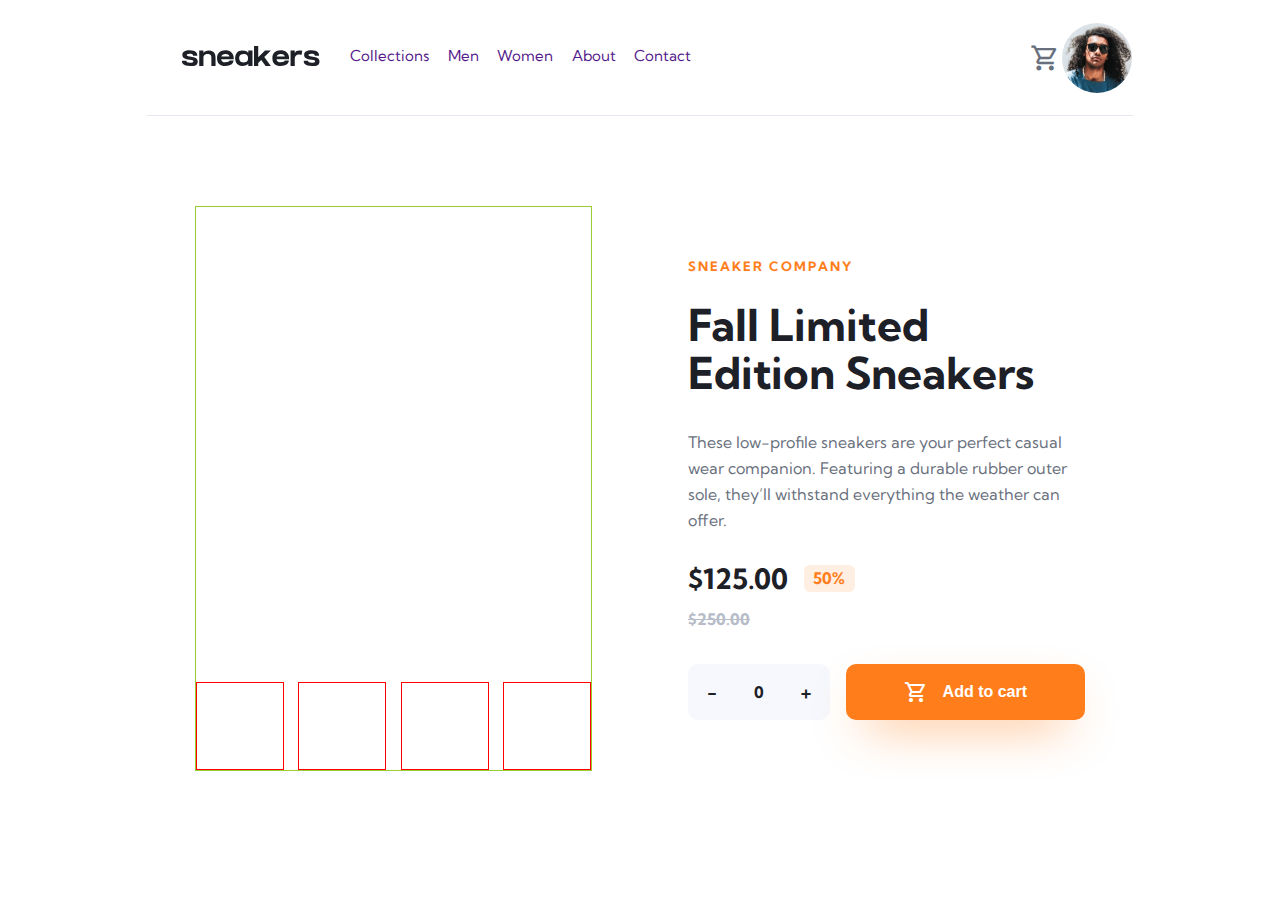
==== index.html @ 2bec4ef6 "floating modal aggregate" ====
<!DOCTYPE html>
<html lang="en">
<head>
    <meta charset="UTF-8">
    <meta name="viewport" content="width=device-width, initial-scale=1.0">
    <link rel="preconnect" href="https://fonts.googleapis.com">
    <link rel="preconnect" href="https://fonts.gstatic.com" crossorigin>
    <link href="https://fonts.googleapis.com/css2?family=Kumbh+Sans:wght@400;700&display=swap" rel="stylesheet">
    <title>Ecommerce</title>
    <link rel="stylesheet" href="./css/styles.css">
    <link rel="stylesheet" href="https://fonts.googleapis.com/css2?family=Material+Symbols+Outlined:opsz,wght,FILL,GRAD@24,400,0,0" />
    <link rel="shortcut icon" href="./img/shopping-cart-flaticon.png" type="image/x-icon">
</head>
<body>
    
    <main class="main">

        <nav class="navbar">
            <button id="button-open" class="button-open"><span class="material-symbols-outlined open">density_medium</span></button>
            
            <div class="navbar__logo">
                <img src="./img/logo-sneakers.svg" alt="">
            </div>

            <div class="navbar__items">
                <ul id="items" class="items ">
                    <button id="button-close" class="button-close"><span class="material-symbols-outlined close">close</span></button>
                    <div class="item">
                        <li><a class="item__link" href="">Collections</a></li>
                    </div>
                    <div class="item">
                        <li><a class="item__link" href="">Men</a></li>
                    </div>
                    <div class="item">
                        <li><a class="item__link" href="">Women</a></li>
                    </div>
                    <div class="item">
                        <li><a class="item__link" href="">About</a></li>
                    </div>
                    <div class="item">
                        <li><a class="item__link" href="">Contact</a></li>
                    </div>
                </ul>
                <div class="profile">
                    <a id="profile__cart" class="profile__cart" href=""><span class="material-symbols-outlined">shopping_cart</span></a>
                    <a class="profile__photo" href=""><img src="./img/profile.svg" alt=""></a>
                </div>

            </div>

        </nav>

        <div id="cart" class="cart">
                <div class="cart__title">
                    <h3>Cart</h3>
                </div>
                <div class="cart__empty">
                    <p>Your cart is empty.</p>
                </div>
        
                <div class="cart__buy">
                    <div class="buy__content">
                        <div class="buy__img">
                            <img src="./img/buy-Shoes.svg" alt="">
                        </div>
                        <div class="buy__texts">
                            <p>Fall Limited Edition Sneakers</p>
                            <p>$125.00 x <span class="amount">3</span> <span class="total-price">$375.00</span></p>
                        </div>
                        <div class="delete-icon"><span class="material-symbols-outlined">delete</span></div>
                    </div>
                    <div class="info__button">
                        <button class="button__cart button__cart--modal">Checkout</button>
                    </div>
                </div>
        </div>

        <div class="hero">
            <div class="hero__imgs">
                <div class="img__xl">
                    <!-- <img class="xl" src="./img/shoes.svg" alt=""> -->
                </div>
                <div class="imgs__xs">
                    <div class="img__item">
                        <!-- <img src="./img/shoes-small-2.svg" alt=""> -->
                    </div>
                    <div class="img__item">
                        <!-- <img src="./img/shoes-small-2.svg" alt=""> -->
                    </div>
                    <div class="img__item">
                        <!-- <img src="./img/shoes-small-3.svg" alt=""> -->
                    </div>
                    <div class="img__item">
                        <!-- <img src="./img/shoes-small-4.svg" alt=""> -->
                    </div>
                </div>
            </div>


            <div class="hero__info">
                <p class="info__company">Sneaker Company</p>
                <h1 class="info__title">Fall Limited Edition Sneakers</h1>
                <p class="info__paragraph">These low-profile sneakers are your perfect casual wear companion. Featuring a durable rubber outer sole, they’ll withstand everything the weather can offer.</p>
                <div class="info__price">
                    <p>$125.00</p>
                    <span>50%</span>
                </div>
                <p class="info__discount">$250.00</p>
                <div class="info__cart">
                    <div class="info__counter">
                        <button class="btn decrease"><span class="material-symbols-outlined">
                            check_indeterminate_small
                            </span></button>
                        <span id="value">0</span>
                        <button class="btn increase"><span class="material-symbols-outlined">add</span></button>
                    </div>
                    <div class="info__button">
                        <button class="button__cart"><span class="material-symbols-outlined">shopping_cart</span>Add to cart</button>
                    </div>
                </div>
            </div>

        </div>



    </main>





    <script src="./ecommerce.js"></script>
</body>
</html>
---- css/styles.css ----
/* 
#000000
#FFEEE2
*/
* {
  margin: 0;
  padding: 0;
  box-sizing: border-box;
}

body {
  font-family: "Kumbh Sans", sans-serif;
}

.button-open {
  width: 20px;
  border: none;
  background: transparent;
  color: #69707D;
  margin-right: 16px;
}
@media (max-width: 395px) {
  .button-open {
    width: 6%;
  }
}
.button-open .open {
  display: none;
  margin-right: 16px;
  font-size: 20px;
}
@media (max-width: 767px) {
  .button-open .open {
    display: block;
  }
}

.button-close {
  display: none;
  border: none;
  color: #69707D;
  background: transparent;
  margin-bottom: 53.78px;
}
@media (max-width: 767px) {
  .button-close {
    display: block;
  }
}
.button-close .close {
  font-size: 20px;
}

.btn {
  border: none;
  background: transparent;
  color: #FF7E1B;
  font-size: 30px;
  cursor: pointer;
}
.btn span {
  color: #FF7E1B;
}

.info__button {
  width: 272px;
  height: 56px;
}
.info__button .button__cart {
  width: 100%;
  height: 100%;
  border: none;
  border-radius: 10px;
  background: #FF7E1B;
  box-shadow: 0px 20px 50px -20px #FF7E1B;
  cursor: pointer;
  display: flex;
  justify-content: center;
  align-items: center;
  font-size: 16px;
  font-weight: 700;
  line-height: normal;
  font-style: normal;
  color: #FFFFFF;
}
.info__button .button__cart:hover {
  background-color: #FFAB6A;
}
.info__button .button__cart:active {
  transform: scale(0.95);
}
.info__button .button__cart span {
  margin-right: 15px;
}
.info__button .button__cart.button__cart--modal {
  box-shadow: none;
}

.navbar {
  width: 77%;
  height: 116px;
  display: flex;
  align-items: center;
  border-bottom: 1.5px solid #E4E9F2;
  margin-bottom: 90px;
}
@media (max-width: 1024px) {
  .navbar {
    width: 90%;
  }
}
@media (max-width: 767px) {
  .navbar {
    height: 67px;
  }
}
@media (max-width: 395px) {
  .navbar {
    width: 100%;
    padding: 19px 24px 20px 24px;
  }
}
.navbar .navbar__logo {
  width: 17.66%;
  height: auto;
}
@media (max-width: 1024px) {
  .navbar .navbar__logo {
    width: 22%;
  }
  .navbar .navbar__logo img {
    width: 120px;
    height: 30px;
  }
}
@media (max-width: 395px) {
  .navbar .navbar__logo {
    width: 35%;
    height: 27px;
  }
  .navbar .navbar__logo img {
    width: 100px;
    height: 27px;
  }
}
.navbar .navbar__items {
  width: 82.34%;
  height: 100%;
  display: flex;
  justify-content: space-between;
  align-items: center;
}
@media (max-width: 767px) {
  .navbar .navbar__items {
    justify-content: end;
  }
}
@media (max-width: 395px) {
  .navbar .navbar__items {
    width: 53%;
  }
}
.navbar .navbar__items .items {
  width: 43.6%;
  height: 100%;
  list-style: none;
  display: flex;
  justify-content: space-between;
  align-items: center;
  font-size: 15px;
  font-weight: 400;
  line-height: 26px;
  font-style: normal;
  color: #69707D;
}
@media (max-width: 1024px) {
  .navbar .navbar__items .items {
    width: 60%;
  }
}
@media (max-width: 767px) {
  .navbar .navbar__items .items {
    opacity: 0;
    visibility: hidden;
    position: absolute;
    flex-direction: column;
    top: 0;
    left: 0;
    width: 250px;
    justify-content: normal;
    align-items: start;
    padding: 25px;
    background: #fff;
    box-shadow: 0 0 0 100vmax rgba(0, 0, 0, 0.75);
  }
}
.navbar .navbar__items .items.items--visible {
  opacity: 1;
  visibility: visible;
}
.navbar .navbar__items .items .item {
  height: 100%;
  display: flex;
  align-items: center;
  border-bottom: 4px solid transparent;
}
.navbar .navbar__items .items .item:hover {
  border-bottom: 4px solid orange;
}
.navbar .navbar__items .items .item .item__link {
  text-decoration: none;
}
.navbar .navbar__items .items .item .item__link:hover {
  color: #1D2026;
}
@media (max-width: 767px) {
  .navbar .navbar__items .items .item {
    height: auto;
  }
  .navbar .navbar__items .items .item:not(:last-child) {
    margin-bottom: 20px;
  }
  .navbar .navbar__items .items .item a {
    color: #1D2026;
    font-family: "Kumbh Sans";
    font-size: 18px;
    font-style: normal;
    font-weight: 700;
    line-height: 26px;
  }
}
.navbar .navbar__items .profile {
  width: 13.1%;
  height: auto;
  display: flex;
  align-items: center;
  justify-content: space-between;
}
@media (max-width: 1024px) {
  .navbar .navbar__items .profile {
    width: 20%;
  }
}
@media (max-width: 767px) {
  .navbar .navbar__items .profile {
    width: 15%;
  }
}
@media (max-width: 395px) {
  .navbar .navbar__items .profile {
    width: 40%;
  }
}
.navbar .navbar__items .profile .profile__cart {
  width: 30px;
  height: 30px;
  color: #69707D;
}
.navbar .navbar__items .profile .profile__cart:hover {
  color: #1D2026;
}
@media (max-width: 767px) {
  .navbar .navbar__items .profile .profile__cart {
    width: 20px;
    height: 20px;
  }
}
.navbar .navbar__items .profile .profile__cart span {
  font-size: 30px;
}
@media (max-width: 767px) {
  .navbar .navbar__items .profile .profile__cart span {
    font-size: 20px;
  }
}
.navbar .navbar__items .profile .profile__photo {
  display: flex;
  align-items: center;
  border-radius: 50px;
  border: 2.5px solid transparent;
}
.navbar .navbar__items .profile .profile__photo:hover {
  border-radius: 50px;
  border: 2.5px solid #FF7E1B;
}
@media (max-width: 767px) {
  .navbar .navbar__items .profile .profile__photo {
    width: 30px;
    height: 30px;
  }
}
.navbar .navbar__items .profile .profile__photo img {
  width: 70px;
  height: 70px;
}
@media (max-width: 1024px) {
  .navbar .navbar__items .profile .profile__photo img {
    width: 50px;
    height: 50px;
  }
}
@media (max-width: 767px) {
  .navbar .navbar__items .profile .profile__photo img {
    width: 30px;
    height: 30px;
  }
}

.cart {
  display: none;
  position: absolute;
  /* width: 22%;
  height: 32.7%; */
  width: 28.2%;
  height: 27.7%;
  top: 104px;
  right: 142px;
  padding: 24px;
  border-radius: 10px;
  border-radius: 10px;
  background: #FFFFFF;
  box-shadow: 0px 20px 50px -20px rgba(29, 32, 38, 0.5);
}
@media (max-width: 767px) {
  .cart {
    width: 80%;
    height: 45%;
    right: 40px;
    left: 128px;
    position: initial;
  }
}
@media (max-width: 395px) {
  .cart {
    width: 95%;
    height: 45%;
    right: 40px;
    left: 128px;
    position: initial;
  }
}
.cart .cart__title {
  width: 100%;
  height: 26.6%;
  border-bottom: 1px solid #E4E9F2;
  margin-bottom: 24px;
}
.cart .cart__empty {
  display: none;
  height: 73.4%;
  width: 100%;
  /* @include flex-group(flex, center, center); */
}
.cart .cart__buy {
  width: 100%;
}
.cart .cart__buy .buy__content {
  display: flex;
  margin-bottom: 24px;
  justify-content: space-between;
  align-items: center;
}
.cart .cart__buy .buy__content .buy__img {
  width: 50px;
  height: 50px;
}
.cart .cart__buy .buy__content .buy__texts {
  color: #69707D;
  font-family: "Kumbh Sans";
  font-size: 16px;
  font-style: normal;
  font-weight: 400;
  line-height: 26px;
}
.cart .cart__buy .buy__content .buy__texts .total-price {
  color: #1D2026;
  font-family: "Kumbh Sans";
  font-size: 16px;
  font-style: normal;
  font-weight: 700;
  line-height: 26px;
}
.cart .cart__buy .buy__content .delete-icon {
  color: #C3CAD9;
}
.cart .cart__buy .info__button {
  width: 100%;
  height: 56px;
}

.main {
  width: 100vw;
  height: 100vh;
  display: flex;
  flex-direction: column;
  align-items: center;
}
.main .hero {
  width: 77%;
  height: 565px;
  display: flex;
  justify-content: space-around;
}
.main .hero .hero__imgs {
  width: 40.27%;
  height: 565px;
  display: flex;
  flex-direction: column;
  justify-content: space-between;
  border: 1px solid yellowgreen;
}
@media screen and (min-width: 1441px) {
  .main .hero .hero__imgs {
    width: 30.27%;
  }
}
.main .hero .hero__imgs .img__xl {
  width: 100%;
  height: auto;
}
.main .hero .hero__imgs .img__xl img {
  width: 100%;
  height: 445px;
}
.main .hero .hero__imgs .imgs__xs {
  height: 100px;
  width: 100%;
  flex-wrap: wrap;
  display: flex;
  justify-content: space-between;
  align-items: end;
}
.main .hero .hero__imgs .imgs__xs .img__item {
  width: 88px;
  height: 88px;
  border: 1px solid red;
}
.main .hero .hero__info {
  width: 40.27%;
  height: 565px;
  display: flex;
  flex-direction: column;
  justify-content: center;
}
@media screen and (min-width: 1441px) {
  .main .hero .hero__info {
    width: 30.27%;
  }
}
.main .hero .hero__info .info__company {
  letter-spacing: 2px;
  margin-bottom: 27px;
  text-transform: uppercase;
  font-size: 13px;
  font-weight: 700;
  line-height: normal;
  font-style: normal;
  color: #FF7E1B;
}
.main .hero .hero__info .info__title {
  margin-bottom: 32px;
  font-size: 44px;
  font-weight: 700;
  line-height: 48px;
  font-style: normal;
  color: #1D2026;
}
.main .hero .hero__info .info__paragraph {
  margin-bottom: 28px;
  font-size: 16px;
  font-weight: 400;
  line-height: 26px;
  font-style: normal;
  color: #69707D;
}
.main .hero .hero__info .info__price {
  width: 100%;
  display: flex;
  align-items: center;
  margin-bottom: 10px;
}
.main .hero .hero__info .info__price p {
  margin-right: 16px;
  font-size: 28px;
  font-weight: 700;
  line-height: normal;
  font-style: normal;
  color: #1D2026;
}
.main .hero .hero__info .info__price span {
  width: 51px;
  height: 27px;
  border-radius: 6px;
  background: #FFEEE2;
  display: flex;
  justify-content: center;
  align-items: center;
  font-size: 16px;
  font-weight: 700;
  line-height: normal;
  font-style: normal;
  color: #FF7E1B;
}
.main .hero .hero__info .info__discount {
  margin-bottom: 32px;
  text-decoration: line-through;
  font-size: 16px;
  font-weight: 700;
  line-height: 26px;
  font-style: normal;
  color: #B6BCC8;
}
.main .hero .hero__info .info__cart {
  width: 100%;
  display: flex;
  justify-content: space-between;
  align-items: center;
}
.main .hero .hero__info .info__cart .info__counter {
  width: 157px;
  height: 56px;
  margin-right: 16px;
  border-radius: 10px;
  background: #F6F8FD;
  padding: 19px 16px 19px 16px;
  display: flex;
  justify-content: space-between;
  align-items: center;
}
.main .hero .hero__info .info__cart .info__counter span {
  font-size: 16px;
  font-weight: 700;
  line-height: normal;
  font-style: normal;
  color: #1D2026;
}

/*# sourceMappingURL=styles.css.map */
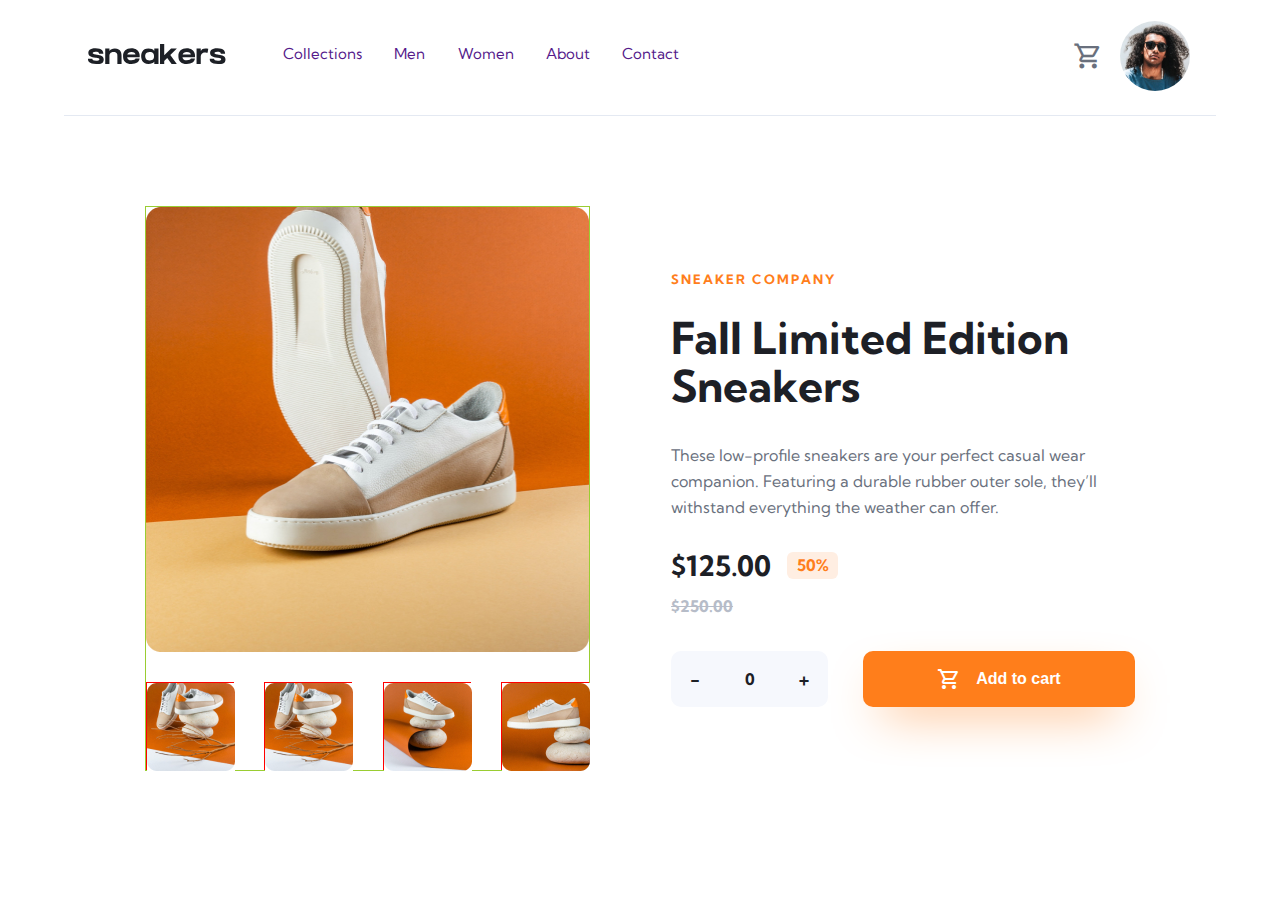
==== commit 069a45bb: "advance in the hero's mobile view" ====
--- a/index.html
+++ b/index.html
@@ -51,47 +51,49 @@
         </nav>
 
         <div id="cart" class="cart">
-                <div class="cart__title">
-                    <h3>Cart</h3>
+            <div class="cart__title">
+                <h3>Cart</h3>
+            </div>
+            <div class="cart__empty">
+                <p>Your cart is empty.</p>
+            </div>
+    
+            <div class="cart__buy">
+                <div class="buy__content">
+                    <div class="buy__img">
+                        <img src="./img/buy-Shoes.svg" alt="">
+                    </div>
+                    <div class="buy__texts">
+                        <p>Fall Limited Edition Sneakers</p>
+                        <p>$125.00 x <span class="amount">3</span> <span class="total-price">$375.00</span></p>
+                    </div>
+                    <div class="delete-icon"><span class="material-symbols-outlined">delete</span></div>
                 </div>
-                <div class="cart__empty">
-                    <p>Your cart is empty.</p>
+                <div class="info__button">
+                    <button class="button__cart button__cart--modal">Checkout</button>
                 </div>
-        
-                <div class="cart__buy">
-                    <div class="buy__content">
-                        <div class="buy__img">
-                            <img src="./img/buy-Shoes.svg" alt="">
-                        </div>
-                        <div class="buy__texts">
-                            <p>Fall Limited Edition Sneakers</p>
-                            <p>$125.00 x <span class="amount">3</span> <span class="total-price">$375.00</span></p>
-                        </div>
-                        <div class="delete-icon"><span class="material-symbols-outlined">delete</span></div>
-                    </div>
-                    <div class="info__button">
-                        <button class="button__cart button__cart--modal">Checkout</button>
-                    </div>
-                </div>
+            </div>
         </div>
 
         <div class="hero">
             <div class="hero__imgs">
                 <div class="img__xl">
-                    <!-- <img class="xl" src="./img/shoes.svg" alt=""> -->
+                    <img src="./img/shoes.jpg" alt="">
+                    
+
                 </div>
                 <div class="imgs__xs">
                     <div class="img__item">
-                        <!-- <img src="./img/shoes-small-2.svg" alt=""> -->
+                        <img src="./img/shoes2.jpg" alt="">
                     </div>
                     <div class="img__item">
-                        <!-- <img src="./img/shoes-small-2.svg" alt=""> -->
+                        <img src="./img/shoes2.jpg" alt="">
                     </div>
                     <div class="img__item">
-                        <!-- <img src="./img/shoes-small-3.svg" alt=""> -->
+                        <img src="./img/shoes3.jpg" alt="">
                     </div>
                     <div class="img__item">
-                        <!-- <img src="./img/shoes-small-4.svg" alt=""> -->
+                        <img src="./img/shoes4.jpg" alt="">
                     </div>
                 </div>
             </div>
@@ -123,7 +125,7 @@
         </div>
 
 
-
+        
     </main>
 
 
--- a/css/styles.css
+++ b/css/styles.css
@@ -13,19 +13,24 @@
 }
 
 .button-open {
+  display: none;
   width: 20px;
   border: none;
   background: transparent;
   color: #69707D;
   margin-right: 16px;
 }
+@media (max-width: 767px) {
+  .button-open {
+    display: block;
+  }
+}
 @media (max-width: 395px) {
   .button-open {
     width: 6%;
   }
 }
 .button-open .open {
-  display: none;
   margin-right: 16px;
   font-size: 20px;
 }
@@ -66,6 +71,11 @@
   width: 272px;
   height: 56px;
 }
+@media (max-width: 395px) {
+  .info__button {
+    width: 100%;
+  }
+}
 .info__button .button__cart {
   width: 100%;
   height: 100%;
@@ -95,23 +105,30 @@
 .info__button .button__cart.button__cart--modal {
   box-shadow: none;
 }
+@media (max-width: 395px) {
+  .info__button .button__cart {
+    box-shadow: none;
+  }
+}
 
 .navbar {
-  width: 77%;
   height: 116px;
   display: flex;
   align-items: center;
   border-bottom: 1.5px solid #E4E9F2;
   margin-bottom: 90px;
+  /* width: 100%; */
+  width: 90%;
+  padding: 24px 24px 28px;
 }
 @media (max-width: 1024px) {
   .navbar {
-    width: 90%;
+    /* width: 90%; */
   }
 }
 @media (max-width: 767px) {
   .navbar {
-    height: 67px;
+    margin-bottom: 0;
   }
 }
 @media (max-width: 395px) {
@@ -189,7 +206,8 @@
     width: 250px;
     justify-content: normal;
     align-items: start;
-    padding: 25px;
+    /* padding: 25px; */
+    padding: 46px 25px 25px 25px;
     background: #fff;
     box-shadow: 0 0 0 100vmax rgba(0, 0, 0, 0.75);
   }
@@ -197,6 +215,7 @@
 .navbar .navbar__items .items.items--visible {
   opacity: 1;
   visibility: visible;
+  display: block;
 }
 .navbar .navbar__items .items .item {
   height: 100%;
@@ -308,26 +327,30 @@
 
 .cart {
   display: none;
-  position: absolute;
-  /* width: 22%;
-  height: 32.7%; */
-  width: 28.2%;
-  height: 27.7%;
   top: 104px;
-  right: 142px;
   padding: 24px;
-  border-radius: 10px;
   border-radius: 10px;
   background: #FFFFFF;
   box-shadow: 0px 20px 50px -20px rgba(29, 32, 38, 0.5);
+  /* display: block; */
+  position: absolute;
+  height: auto;
+  /* width: calc(96% - 2px); */
+  /* right: 0;
+  left: 0;
+  margin: 0 auto; */
+  right: 142px;
+  width: 35%;
 }
 @media (max-width: 767px) {
   .cart {
-    width: 80%;
+    width: calc(96% - 2px);
     height: 45%;
     right: 40px;
     left: 128px;
     position: initial;
+    margin-top: 20px;
+    z-index: 1;
   }
 }
 @media (max-width: 395px) {
@@ -349,7 +372,6 @@
   display: none;
   height: 73.4%;
   width: 100%;
-  /* @include flex-group(flex, center, center); */
 }
 .cart .cart__buy {
   width: 100%;
@@ -389,21 +411,45 @@
 }
 
 .main {
-  width: 100vw;
-  height: 100vh;
   display: flex;
   flex-direction: column;
   align-items: center;
+  position: relative;
+  width: 100%;
+  height: auto;
+  overflow: hidden;
 }
 .main .hero {
-  width: 77%;
-  height: 565px;
-  display: flex;
-  justify-content: space-around;
+  width: 90%;
+  display: flex;
+  justify-content: space-evenly;
+  height: auto;
+  margin-bottom: 132px;
+}
+@media screen and (min-width: 1441px) {
+  .main .hero {
+    width: 95%;
+  }
+}
+@media (max-width: 1024px) {
+  .main .hero {
+    width: 98%;
+  }
+}
+@media (max-width: 767px) {
+  .main .hero {
+    flex-direction: column;
+  }
+}
+@media (max-width: 395px) {
+  .main .hero {
+    margin-bottom: 88px;
+  }
 }
 .main .hero .hero__imgs {
-  width: 40.27%;
-  height: 565px;
+  /* width: 40.27%; */
+  width: 445px;
+  height: auto;
   display: flex;
   flex-direction: column;
   justify-content: space-between;
@@ -414,6 +460,11 @@
     width: 30.27%;
   }
 }
+@media (max-width: 395px) {
+  .main .hero .hero__imgs {
+    width: 100%;
+  }
+}
 .main .hero .hero__imgs .img__xl {
   width: 100%;
   height: auto;
@@ -423,12 +474,17 @@
   height: 445px;
 }
 .main .hero .hero__imgs .imgs__xs {
-  height: 100px;
+  height: auto;
   width: 100%;
   flex-wrap: wrap;
   display: flex;
   justify-content: space-between;
   align-items: end;
+}
+@media (max-width: 395px) {
+  .main .hero .hero__imgs .imgs__xs {
+    display: none;
+  }
 }
 .main .hero .hero__imgs .imgs__xs .img__item {
   width: 88px;
@@ -445,6 +501,13 @@
 @media screen and (min-width: 1441px) {
   .main .hero .hero__info {
     width: 30.27%;
+  }
+}
+@media (max-width: 395px) {
+  .main .hero .hero__info {
+    width: 100%;
+    height: auto;
+    padding: 24px 24px 0 24px;
   }
 }
 .main .hero .hero__info .info__company {
@@ -457,6 +520,12 @@
   font-style: normal;
   color: #FF7E1B;
 }
+@media (max-width: 395px) {
+  .main .hero .hero__info .info__company {
+    font-size: 12px;
+    letter-spacing: 1.846px;
+  }
+}
 .main .hero .hero__info .info__title {
   margin-bottom: 32px;
   font-size: 44px;
@@ -464,6 +533,12 @@
   line-height: 48px;
   font-style: normal;
   color: #1D2026;
+}
+@media (max-width: 395px) {
+  .main .hero .hero__info .info__title {
+    font-size: 28px;
+    line-height: 32px;
+  }
 }
 .main .hero .hero__info .info__paragraph {
   margin-bottom: 28px;
@@ -473,6 +548,12 @@
   font-style: normal;
   color: #69707D;
 }
+@media (max-width: 395px) {
+  .main .hero .hero__info .info__paragraph {
+    font-size: 15px;
+    line-height: 25px;
+  }
+}
 .main .hero .hero__info .info__price {
   width: 100%;
   display: flex;
@@ -515,6 +596,11 @@
   display: flex;
   justify-content: space-between;
   align-items: center;
+}
+@media (max-width: 395px) {
+  .main .hero .hero__info .info__cart {
+    flex-direction: column;
+  }
 }
 .main .hero .hero__info .info__cart .info__counter {
   width: 157px;
@@ -527,6 +613,13 @@
   justify-content: space-between;
   align-items: center;
 }
+@media (max-width: 395px) {
+  .main .hero .hero__info .info__cart .info__counter {
+    width: 100%;
+    margin-bottom: 16px;
+    margin-right: 0px;
+  }
+}
 .main .hero .hero__info .info__cart .info__counter span {
   font-size: 16px;
   font-weight: 700;
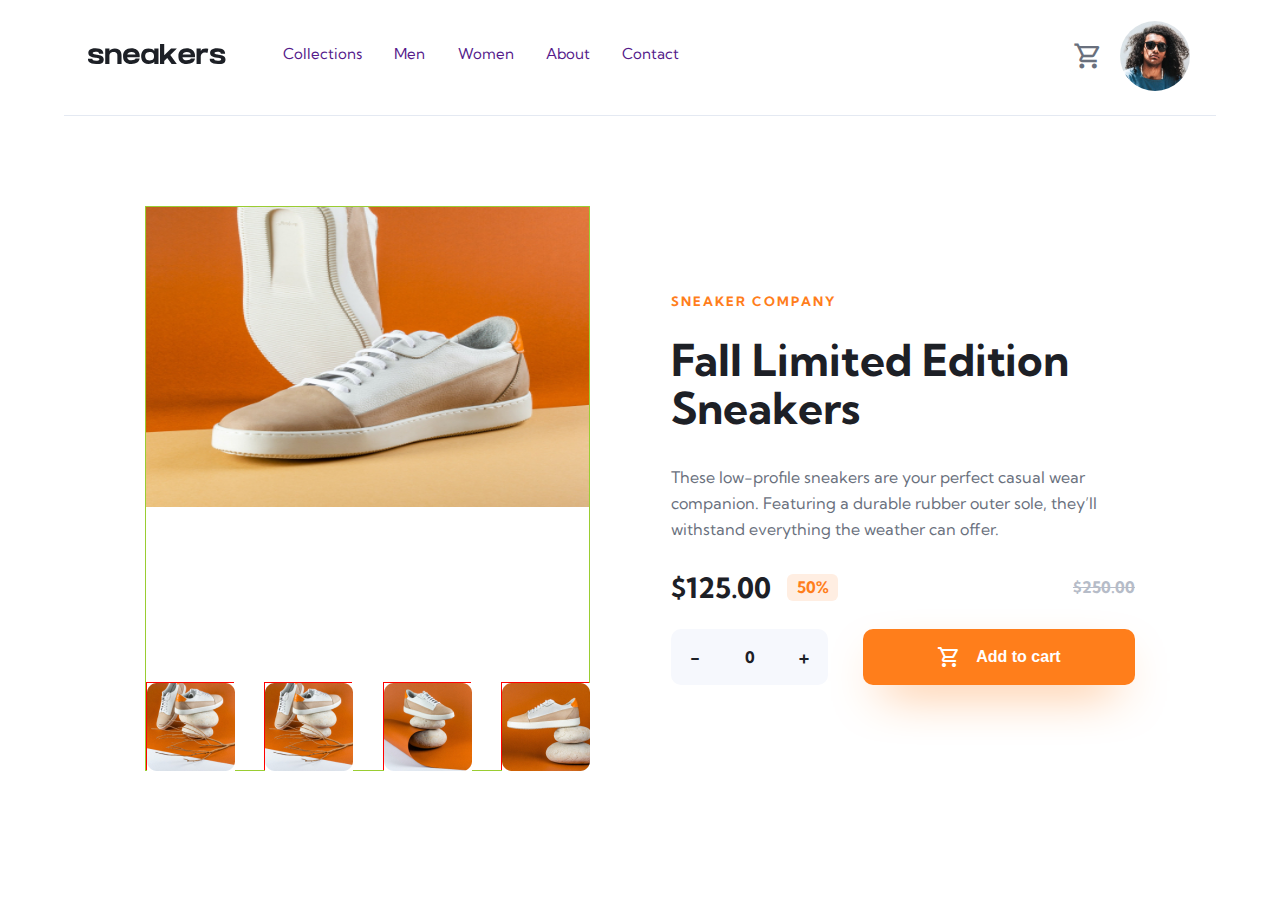
==== commit f0600319: "adjustments and corrections in the navbar, modal and home" ====
--- a/index.html
+++ b/index.html
@@ -61,7 +61,7 @@
             <div class="cart__buy">
                 <div class="buy__content">
                     <div class="buy__img">
-                        <img src="./img/buy-Shoes.svg" alt="">
+                        <img src="./img/shoes2.jpg" alt="">
                     </div>
                     <div class="buy__texts">
                         <p>Fall Limited Edition Sneakers</p>
@@ -103,11 +103,15 @@
                 <p class="info__company">Sneaker Company</p>
                 <h1 class="info__title">Fall Limited Edition Sneakers</h1>
                 <p class="info__paragraph">These low-profile sneakers are your perfect casual wear companion. Featuring a durable rubber outer sole, they’ll withstand everything the weather can offer.</p>
-                <div class="info__price">
-                    <p>$125.00</p>
-                    <span>50%</span>
+                <div class="info__amount">
+                    <div class="info__price">
+                        <p>$125.00</p>
+                        <span>50%</span>
+                    </div>
+                    <div class="info__discount">
+                        <p class="info__discount">$250.00</p>
+                    </div>
                 </div>
-                <p class="info__discount">$250.00</p>
                 <div class="info__cart">
                     <div class="info__counter">
                         <button class="btn decrease"><span class="material-symbols-outlined">
--- a/css/styles.css
+++ b/css/styles.css
@@ -135,6 +135,7 @@
   .navbar {
     width: 100%;
     padding: 19px 24px 20px 24px;
+    height: auto;
   }
 }
 .navbar .navbar__logo {
@@ -212,6 +213,11 @@
     box-shadow: 0 0 0 100vmax rgba(0, 0, 0, 0.75);
   }
 }
+@media (max-width: 395px) {
+  .navbar .navbar__items .items {
+    padding: 24px 25px 25px 25px;
+  }
+}
 .navbar .navbar__items .items.items--visible {
   opacity: 1;
   visibility: visible;
@@ -355,11 +361,12 @@
 }
 @media (max-width: 395px) {
   .cart {
-    width: 95%;
-    height: 45%;
-    right: 40px;
-    left: 128px;
-    position: initial;
+    display: block;
+    position: absolute;
+    height: auto;
+    left: 50%;
+    transform: translate(-50%, -50%);
+    top: 18%;
   }
 }
 .cart .cart__title {
@@ -368,6 +375,14 @@
   border-bottom: 1px solid #E4E9F2;
   margin-bottom: 24px;
 }
+@media (max-width: 395px) {
+  .cart .cart__title {
+    margin-bottom: 27px;
+  }
+  .cart .cart__title h3 {
+    font-size: 16px;
+  }
+}
 .cart .cart__empty {
   display: none;
   height: 73.4%;
@@ -385,6 +400,12 @@
 .cart .cart__buy .buy__content .buy__img {
   width: 50px;
   height: 50px;
+}
+@media (max-width: 395px) {
+  .cart .cart__buy .buy__content .buy__img img {
+    width: 50px;
+    height: 50px;
+  }
 }
 .cart .cart__buy .buy__content .buy__texts {
   color: #69707D;
@@ -405,6 +426,11 @@
 .cart .cart__buy .buy__content .delete-icon {
   color: #C3CAD9;
 }
+@media (max-width: 395px) {
+  .cart .cart__buy .buy__content .delete-icon span {
+    font-size: 18px;
+  }
+}
 .cart .cart__buy .info__button {
   width: 100%;
   height: 56px;
@@ -443,6 +469,7 @@
 }
 @media (max-width: 395px) {
   .main .hero {
+    width: 100%;
     margin-bottom: 88px;
   }
 }
@@ -471,7 +498,8 @@
 }
 .main .hero .hero__imgs .img__xl img {
   width: 100%;
-  height: 445px;
+  height: 300px;
+  content: url("../../img/shoes-mobile.jpg");
 }
 .main .hero .hero__imgs .imgs__xs {
   height: auto;
@@ -554,13 +582,19 @@
     line-height: 25px;
   }
 }
-.main .hero .hero__info .info__price {
-  width: 100%;
-  display: flex;
-  align-items: center;
-  margin-bottom: 10px;
-}
-.main .hero .hero__info .info__price p {
+.main .hero .hero__info .info__amount {
+  width: 100%;
+  display: flex;
+  margin-bottom: 24px;
+  height: auto;
+  justify-content: space-between;
+  align-items: center;
+}
+.main .hero .hero__info .info__amount .info__price {
+  display: flex;
+  align-items: center;
+}
+.main .hero .hero__info .info__amount .info__price p {
   margin-right: 16px;
   font-size: 28px;
   font-weight: 700;
@@ -568,7 +602,7 @@
   font-style: normal;
   color: #1D2026;
 }
-.main .hero .hero__info .info__price span {
+.main .hero .hero__info .info__amount .info__price span {
   width: 51px;
   height: 27px;
   border-radius: 6px;
@@ -582,8 +616,7 @@
   font-style: normal;
   color: #FF7E1B;
 }
-.main .hero .hero__info .info__discount {
-  margin-bottom: 32px;
+.main .hero .hero__info .info__amount .info__discount {
   text-decoration: line-through;
   font-size: 16px;
   font-weight: 700;
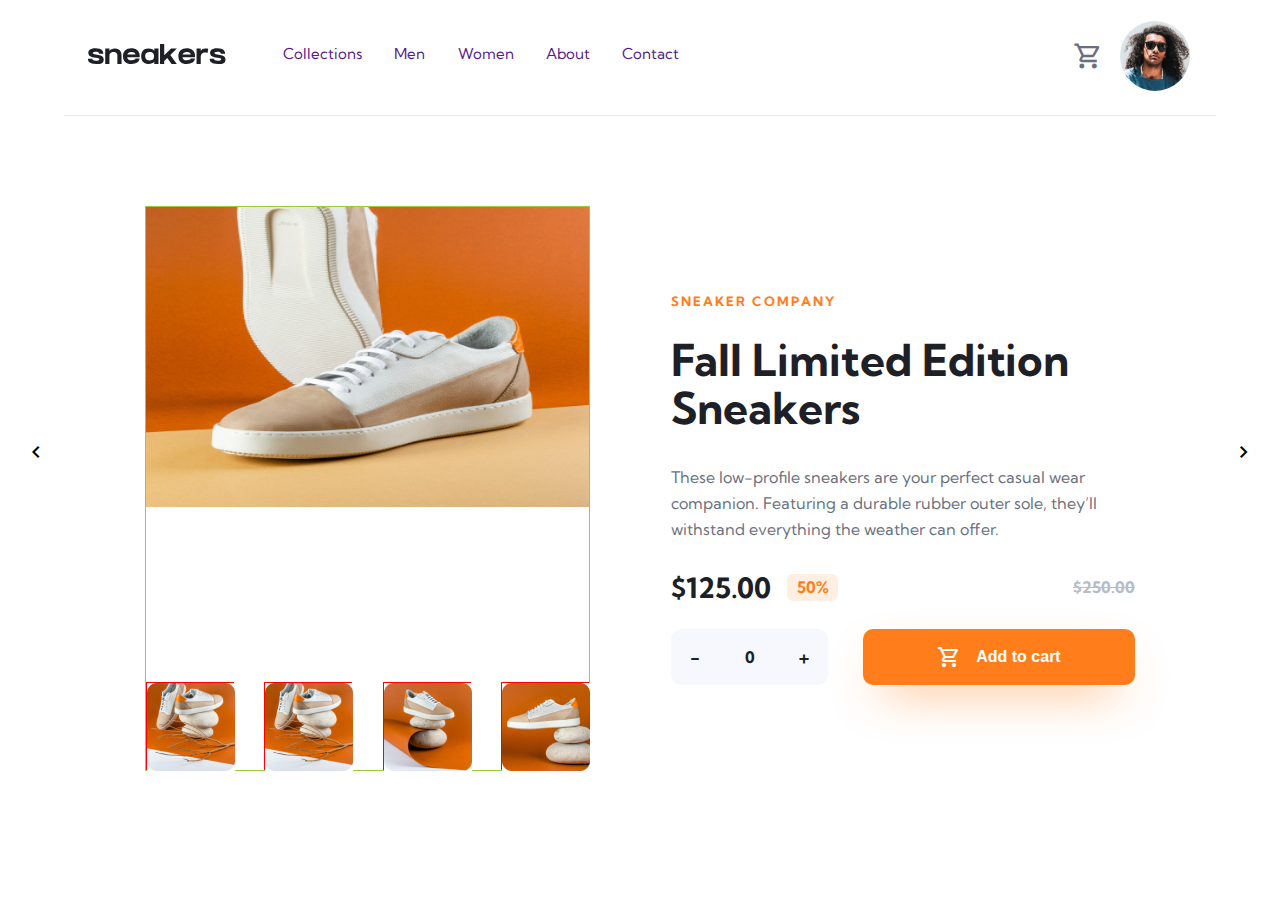
==== commit c656348c: "added slider buttons" ====
--- a/index.html
+++ b/index.html
@@ -79,8 +79,10 @@
             <div class="hero__imgs">
                 <div class="img__xl">
                     <img src="./img/shoes.jpg" alt="">
-                    
-
+                    <div class="btn-container">
+                        <button class="btn-slide prevBtn" type="button"><span class="material-symbols-outlined">chevron_left</span></button>
+                        <button class="btn-slide nextBtn" type="button"><span class="material-symbols-outlined">chevron_right</span></button>
+                    </div>
                 </div>
                 <div class="imgs__xs">
                     <div class="img__item">
--- a/css/styles.css
+++ b/css/styles.css
@@ -109,6 +109,29 @@
   .info__button .button__cart {
     box-shadow: none;
   }
+}
+
+.btn-container {
+  position: absolute;
+  top: 50%;
+  left: 50%;
+  transform: translate(-50%, -50%);
+  display: flex;
+  justify-content: space-between;
+  width: 100%;
+  padding: 0px 16px;
+}
+.btn-container .btn-slide {
+  width: 40px;
+  height: 40px;
+  border-radius: 50px;
+  border: none;
+  background: #fff;
+  text-align: center;
+  display: flex;
+  justify-content: center;
+  align-items: center;
+  color: black;
 }
 
 .navbar {
@@ -361,7 +384,7 @@
 }
 @media (max-width: 395px) {
   .cart {
-    display: block;
+    /* display: block; */
     position: absolute;
     height: auto;
     left: 50%;
@@ -495,6 +518,11 @@
 .main .hero .hero__imgs .img__xl {
   width: 100%;
   height: auto;
+}
+@media (max-width: 395px) {
+  .main .hero .hero__imgs .img__xl {
+    position: relative;
+  }
 }
 .main .hero .hero__imgs .img__xl img {
   width: 100%;
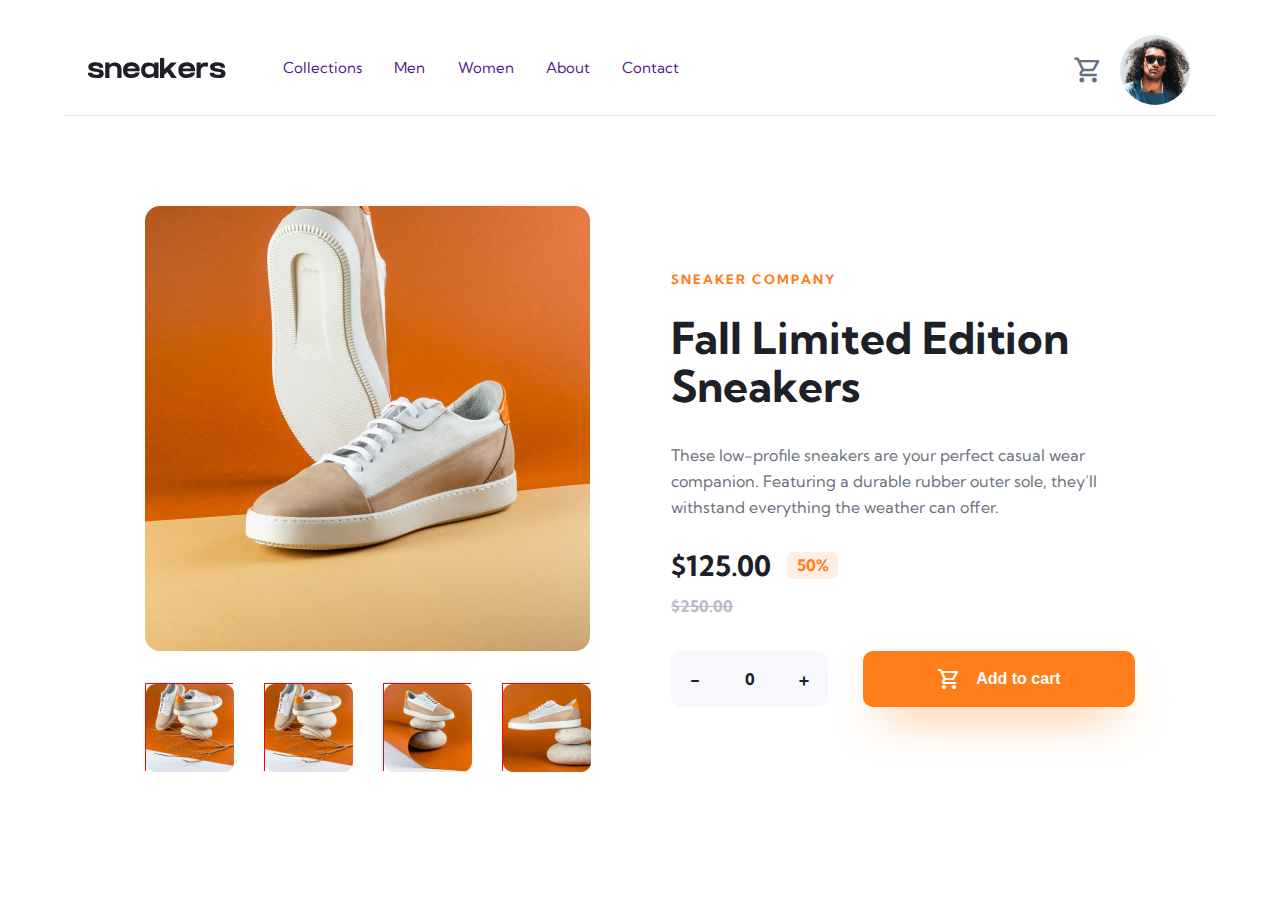
==== commit 53db9304: "adding new features" ====
--- a/index.html
+++ b/index.html
@@ -77,12 +77,12 @@
 
         <div class="hero">
             <div class="hero__imgs">
-                <div class="img__xl">
+                <div id="imagen" class="img__xl">
                     <img src="./img/shoes.jpg" alt="">
-                    <div class="btn-container">
-                        <button class="btn-slide prevBtn" type="button"><span class="material-symbols-outlined">chevron_left</span></button>
-                        <button class="btn-slide nextBtn" type="button"><span class="material-symbols-outlined">chevron_right</span></button>
-                    </div>
+                </div>
+                <div class="btn-container">
+                    <button class="btn-slide prevBtn" type="button"><span class="material-symbols-outlined">chevron_left</span></button>
+                    <button class="btn-slide nextBtn" type="button"><span class="material-symbols-outlined">chevron_right</span></button>
                 </div>
                 <div class="imgs__xs">
                     <div class="img__item">
@@ -94,10 +94,11 @@
                     <div class="img__item">
                         <img src="./img/shoes3.jpg" alt="">
                     </div>
-                    <div class="img__item">
+                    <div class="img__item" >
                         <img src="./img/shoes4.jpg" alt="">
                     </div>
                 </div>
+                
             </div>
 
 
@@ -130,8 +131,7 @@
 
         </div>
 
-
-        
+        <div id="overlay"></div>
     </main>
 
 
--- a/css/styles.css
+++ b/css/styles.css
@@ -112,14 +112,21 @@
 }
 
 .btn-container {
-  position: absolute;
-  top: 50%;
-  left: 50%;
-  transform: translate(-50%, -50%);
-  display: flex;
-  justify-content: space-between;
-  width: 100%;
-  padding: 0px 16px;
+  display: none;
+}
+@media (max-width: 395px) {
+  .btn-container {
+    display: block;
+    position: absolute;
+    /* top: 50%; */
+    top: 23%;
+    left: 50%;
+    transform: translate(-50%, -50%);
+    display: flex;
+    justify-content: space-between;
+    width: 100%;
+    padding: 0px 16px;
+  }
 }
 .btn-container .btn-slide {
   width: 40px;
@@ -142,7 +149,8 @@
   margin-bottom: 90px;
   /* width: 100%; */
   width: 90%;
-  padding: 24px 24px 28px;
+  /* padding: 24px 24px 28px; */
+  padding: 24px 24px 0px 24px;
 }
 @media (max-width: 1024px) {
   .navbar {
@@ -152,6 +160,9 @@
 @media (max-width: 767px) {
   .navbar {
     margin-bottom: 0;
+    width: 100%;
+    padding: 19px 24px 20px 24px;
+    height: auto;
   }
 }
 @media (max-width: 395px) {
@@ -199,6 +210,7 @@
 @media (max-width: 395px) {
   .navbar .navbar__items {
     width: 53%;
+    z-index: 2;
   }
 }
 .navbar .navbar__items .items {
@@ -231,7 +243,8 @@
     justify-content: normal;
     align-items: start;
     /* padding: 25px; */
-    padding: 46px 25px 25px 25px;
+    /* padding: 46px 25px 25px 25px; */
+    padding: 27px 25px 25px 25px;
     background: #fff;
     box-shadow: 0 0 0 100vmax rgba(0, 0, 0, 0.75);
   }
@@ -488,6 +501,7 @@
 @media (max-width: 767px) {
   .main .hero {
     flex-direction: column;
+    align-items: center;
   }
 }
 @media (max-width: 395px) {
@@ -503,13 +517,17 @@
   display: flex;
   flex-direction: column;
   justify-content: space-between;
-  border: 1px solid yellowgreen;
 }
 @media screen and (min-width: 1441px) {
   .main .hero .hero__imgs {
     width: 30.27%;
   }
 }
+@media (max-width: 767px) {
+  .main .hero .hero__imgs {
+    width: 75%;
+  }
+}
 @media (max-width: 395px) {
   .main .hero .hero__imgs {
     width: 100%;
@@ -526,8 +544,13 @@
 }
 .main .hero .hero__imgs .img__xl img {
   width: 100%;
-  height: 300px;
-  content: url("../../img/shoes-mobile.jpg");
+}
+@media (max-width: 395px) {
+  .main .hero .hero__imgs .img__xl img {
+    width: 100%;
+    height: 300px;
+    content: url("../../img/shoes-mobile.jpg");
+  }
 }
 .main .hero .hero__imgs .imgs__xs {
   height: auto;
@@ -557,6 +580,11 @@
 @media screen and (min-width: 1441px) {
   .main .hero .hero__info {
     width: 30.27%;
+  }
+}
+@media (max-width: 767px) {
+  .main .hero .hero__info {
+    width: 75%;
   }
 }
 @media (max-width: 395px) {
@@ -613,14 +641,27 @@
 .main .hero .hero__info .info__amount {
   width: 100%;
   display: flex;
-  margin-bottom: 24px;
-  height: auto;
-  justify-content: space-between;
-  align-items: center;
+  flex-direction: column;
+  height: auto;
+  margin-bottom: 32px;
+}
+@media (max-width: 395px) {
+  .main .hero .hero__info .info__amount {
+    margin-bottom: 24px;
+    justify-content: space-between;
+    align-items: center;
+    flex-direction: initial;
+  }
 }
 .main .hero .hero__info .info__amount .info__price {
   display: flex;
   align-items: center;
+  margin-bottom: 10px;
+}
+@media (max-width: 395px) {
+  .main .hero .hero__info .info__amount .info__price {
+    margin-bottom: 0px;
+  }
 }
 .main .hero .hero__info .info__amount .info__price p {
   margin-right: 16px;
@@ -689,4 +730,24 @@
   color: #1D2026;
 }
 
+#overlay {
+  position: fixed;
+  top: 0;
+  left: 0;
+  width: 100%;
+  height: 100%;
+  background-color: rgba(0, 0, 0, 0.7);
+  display: none;
+  z-index: 9999;
+}
+
+.main__img {
+  width: 500px;
+  height: 500px;
+}
+.main__img img {
+  width: 500px;
+  height: 500px;
+}
+
 /*# sourceMappingURL=styles.css.map */
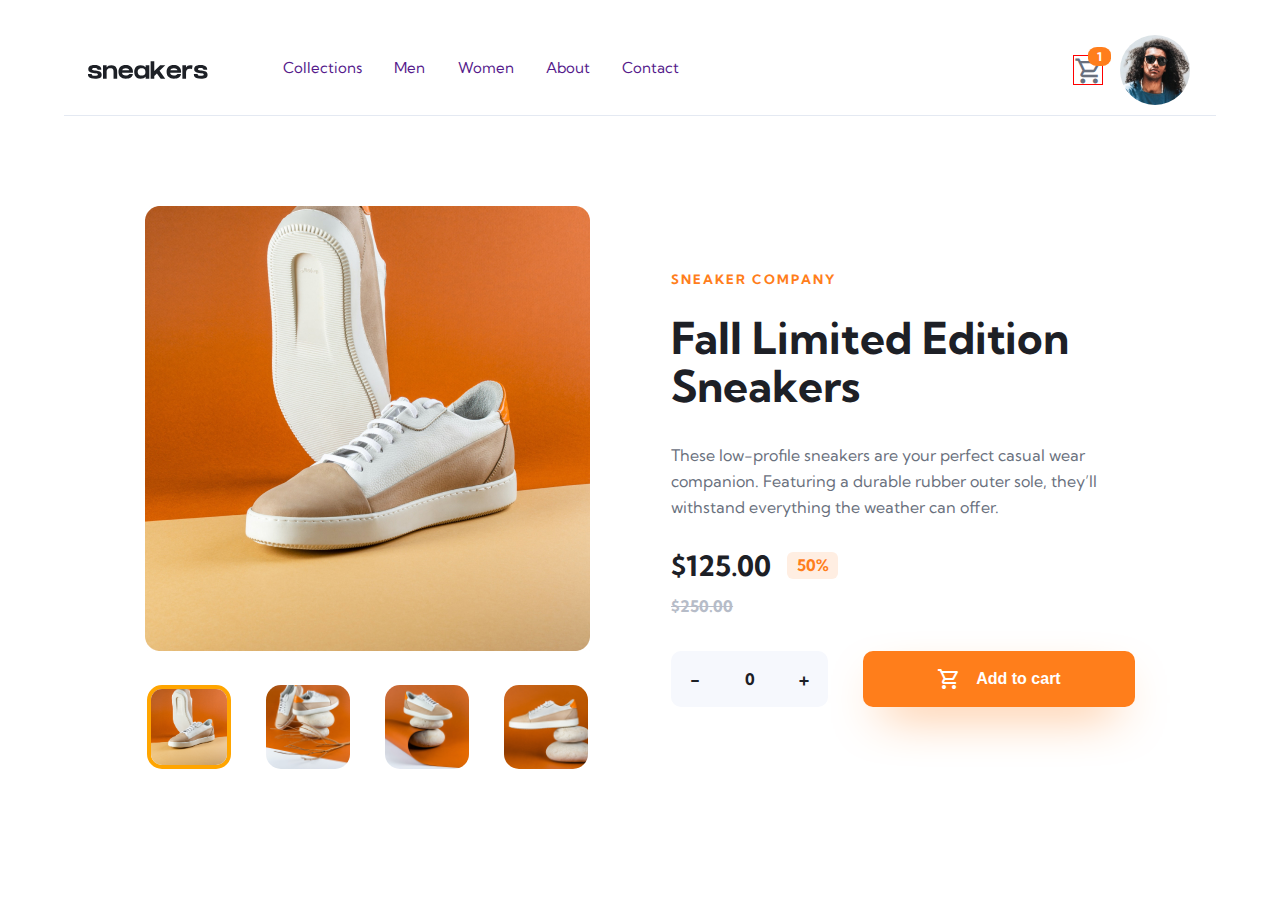
==== commit 40147e20: "working on shopping cart functionality" ====
--- a/index.html
+++ b/index.html
@@ -19,7 +19,7 @@
             <button id="button-open" class="button-open"><span class="material-symbols-outlined open">density_medium</span></button>
             
             <div class="navbar__logo">
-                <img src="./img/logo-sneakers.svg" alt="">
+                <img class="navbar__img" src="./img/logo-sneakers.svg" alt="">
             </div>
 
             <div class="navbar__items">
@@ -42,7 +42,13 @@
                     </div>
                 </ul>
                 <div class="profile">
-                    <a id="profile__cart" class="profile__cart" href=""><span class="material-symbols-outlined">shopping_cart</span></a>
+                    <!-- <a id="profile__cart" class="profile__cart" href="">
+                        <span class="material-symbols-outlined">shopping_cart</span>
+                    </a> -->
+                    <div id="profile__cart" class="profile__cart">
+                        <span class="material-symbols-outlined">shopping_cart</span>
+                        <div id="cantidadCarrito" class="cantidad-carrito">1</div>
+                    </div>
                     <a class="profile__photo" href=""><img src="./img/profile.svg" alt=""></a>
                 </div>
 
@@ -78,7 +84,7 @@
         <div class="hero">
             <div class="hero__imgs">
                 <div id="imagen" class="img__xl">
-                    <img src="./img/shoes.jpg" alt="">
+                    <img class="imagen-principal" id="imagen-principal" src="./img/shoes.jpg" alt="">
                 </div>
                 <div class="btn-container">
                     <button class="btn-slide prevBtn" type="button"><span class="material-symbols-outlined">chevron_left</span></button>
@@ -86,21 +92,20 @@
                 </div>
                 <div class="imgs__xs">
                     <div class="img__item">
-                        <img src="./img/shoes2.jpg" alt="">
+                        <img class="imagen-pequena imagen-pequena--seleccionada" src="./img/shoes.jpg" alt="" onclick="cambiarImagen(this, './img/shoes.jpg')">
                     </div>
                     <div class="img__item">
-                        <img src="./img/shoes2.jpg" alt="">
+                        <img class="imagen-pequena" src="./img/shoes2.jpg" alt="" onclick="cambiarImagen(this, './img/shoes2.jpg')">
                     </div>
                     <div class="img__item">
-                        <img src="./img/shoes3.jpg" alt="">
+                        <img class="imagen-pequena" src="./img/shoes3.jpg" alt="" onclick="cambiarImagen(this, './img/shoes3.jpg')">
                     </div>
                     <div class="img__item" >
-                        <img src="./img/shoes4.jpg" alt="">
+                        <img class="imagen-pequena" src="./img/shoes4.jpg" alt="" onclick="cambiarImagen(this, './img/shoes4.jpg')">
                     </div>
                 </div>
                 
             </div>
-
 
             <div class="hero__info">
                 <p class="info__company">Sneaker Company</p>
--- a/css/styles.css
+++ b/css/styles.css
@@ -62,9 +62,6 @@
   color: #FF7E1B;
   font-size: 30px;
   cursor: pointer;
-}
-.btn span {
-  color: #FF7E1B;
 }
 
 .info__button {
@@ -147,9 +144,7 @@
   align-items: center;
   border-bottom: 1.5px solid #E4E9F2;
   margin-bottom: 90px;
-  /* width: 100%; */
   width: 90%;
-  /* padding: 24px 24px 28px; */
   padding: 24px 24px 0px 24px;
 }
 @media (max-width: 1024px) {
@@ -176,11 +171,15 @@
   width: 17.66%;
   height: auto;
 }
+.navbar .navbar__logo .navbar__img {
+  width: 120px;
+  height: 30px;
+}
 @media (max-width: 1024px) {
   .navbar .navbar__logo {
     width: 22%;
   }
-  .navbar .navbar__logo img {
+  .navbar .navbar__logo .navbar__img {
     width: 120px;
     height: 30px;
   }
@@ -190,7 +189,7 @@
     width: 35%;
     height: 27px;
   }
-  .navbar .navbar__logo img {
+  .navbar .navbar__logo .navbar__img {
     width: 100px;
     height: 27px;
   }
@@ -242,8 +241,6 @@
     width: 250px;
     justify-content: normal;
     align-items: start;
-    /* padding: 25px; */
-    /* padding: 46px 25px 25px 25px; */
     padding: 27px 25px 25px 25px;
     background: #fff;
     box-shadow: 0 0 0 100vmax rgba(0, 0, 0, 0.75);
@@ -316,6 +313,8 @@
   width: 30px;
   height: 30px;
   color: #69707D;
+  position: relative;
+  border: 1px solid red;
 }
 .navbar .navbar__items .profile .profile__cart:hover {
   color: #1D2026;
@@ -328,11 +327,28 @@
 }
 .navbar .navbar__items .profile .profile__cart span {
   font-size: 30px;
+  position: relative;
 }
 @media (max-width: 767px) {
   .navbar .navbar__items .profile .profile__cart span {
     font-size: 20px;
   }
+}
+.navbar .navbar__items .profile .profile__cart .cantidad-carrito {
+  position: absolute;
+  top: -9px;
+  right: -9px;
+  background-color: #FF7E1B;
+  color: white;
+  border-radius: 40%;
+  width: 23px;
+  height: 19px;
+  display: flex;
+  justify-content: center;
+  align-items: center;
+  font-size: 12px;
+  z-index: 1;
+  font-weight: 700;
 }
 .navbar .navbar__items .profile .profile__photo {
   display: flex;
@@ -536,6 +552,7 @@
 .main .hero .hero__imgs .img__xl {
   width: 100%;
   height: auto;
+  cursor: pointer;
 }
 @media (max-width: 395px) {
   .main .hero .hero__imgs .img__xl {
@@ -556,6 +573,7 @@
   height: auto;
   width: 100%;
   flex-wrap: wrap;
+  cursor: pointer;
   display: flex;
   justify-content: space-between;
   align-items: end;
@@ -568,7 +586,19 @@
 .main .hero .hero__imgs .imgs__xs .img__item {
   width: 88px;
   height: 88px;
-  border: 1px solid red;
+  /* transition: opacity 0.3s ease, border-color 0.3s ease; */
+  border-radius: 10px;
+  border: 2px solid transparent;
+}
+.main .hero .hero__imgs .imgs__xs .img__item .imagen-pequena {
+  border-radius: 15px;
+  transition: opacity 0.3s ease, border-color 0.3s ease;
+}
+.main .hero .hero__imgs .imgs__xs .img__item .imagen-pequena:hover {
+  opacity: 0.4;
+}
+.main .hero .hero__imgs .imgs__xs .img__item .imagen-pequena.imagen-pequena--seleccionada {
+  border: 4px solid orange; /* borde naranja cuando se hace clic en la imagen */
 }
 .main .hero .hero__info {
   width: 40.27%;
@@ -729,25 +759,157 @@
   font-style: normal;
   color: #1D2026;
 }
-
-#overlay {
-  position: fixed;
+.main .hero .hero__info .info__cart .info__counter span:hover {
+  color: #FF7E1B;
+}
+
+.container {
+  border: 1px solid red;
+  width: 100%;
+  height: 100vh;
+  display: flex;
+  flex-direction: column;
+  justify-content: center;
+  align-items: center;
+  opacity: 0.75;
+  background: #000;
+}
+
+.mySlides {
+  display: none;
+  width: 100%;
+  height: auto;
+  width: 90%;
+}
+
+img {
+  vertical-align: middle;
+  width: 100%;
+  height: auto;
+}
+
+/* Slideshow container */
+.slideshow-container {
+  position: relative;
+  border: 1px solid red;
+  width: 38.19%;
+  height: auto;
+  display: flex;
+  justify-content: center;
+  align-items: center;
+  flex-direction: column;
+}
+
+.close {
+  border: 1px solid yellow;
+  margin-bottom: 24px;
+  width: 90%;
+  color: #fff;
+  display: flex;
+  align-items: center;
+  justify-content: end;
+  cursor: pointer;
+}
+
+/* Next & previous buttons */
+.prev,
+.next {
+  cursor: pointer;
+  position: absolute;
+  font-weight: bold;
+  font-size: 18px;
+  transition: 0.6s ease;
+  user-select: none;
+  width: 56px;
+  height: 56px;
+  background: #fff;
+  color: black;
+  border-radius: 50%;
+  display: flex;
+  text-align: center;
+  justify-content: center;
+  align-items: center;
+}
+
+/* Position the "next button" to the right */
+.prev {
+  left: 0;
+}
+
+.next {
+  right: 0;
+}
+
+/* On hover, add a black background color with a little bit see-through */
+.prev:hover,
+.next:hover {
+  color: orangered;
+}
+
+/* Caption text */
+.text {
+  color: #f2f2f2;
+  font-size: 15px;
+  padding: 8px 12px;
+  position: absolute;
+  bottom: 8px;
+  width: 100%;
+  text-align: center;
+}
+
+/* Number text (1/3 etc) */
+.numbertext {
+  color: #f2f2f2;
+  font-size: 12px;
+  padding: 8px 12px;
+  position: absolute;
   top: 0;
-  left: 0;
-  width: 100%;
-  height: 100%;
-  background-color: rgba(0, 0, 0, 0.7);
-  display: none;
-  z-index: 9999;
-}
-
-.main__img {
-  width: 500px;
-  height: 500px;
-}
-.main__img img {
-  width: 500px;
-  height: 500px;
+}
+
+.dot__container {
+  border: 1px solid green;
+}
+
+/* The dots/bullets/indicators */
+.dot {
+  cursor: pointer;
+  margin: 0 2px;
+  background-color: #bbb;
+  display: inline-block;
+  transition: background-color 0.6s ease;
+  width: 88px;
+  height: 88px;
+  border-radius: 10px;
+}
+
+.active,
+.dot:hover {
+  opacity: 0.75;
+  background: #000;
+  /* background-color: #717171; */
+}
+
+/* Fading animation */
+.fade {
+  animation-name: fade;
+  animation-duration: 1.5s;
+}
+
+@keyframes fade {
+  from {
+    opacity: 0.4;
+  }
+  to {
+    opacity: 1;
+  }
+}
+/* On smaller screens, decrease text size */
+@media only screen and (max-width: 300px) {
+  .prev,
+  .next,
+  .text {
+    font-size: 11px;
+  }
 }
 
 /*# sourceMappingURL=styles.css.map */
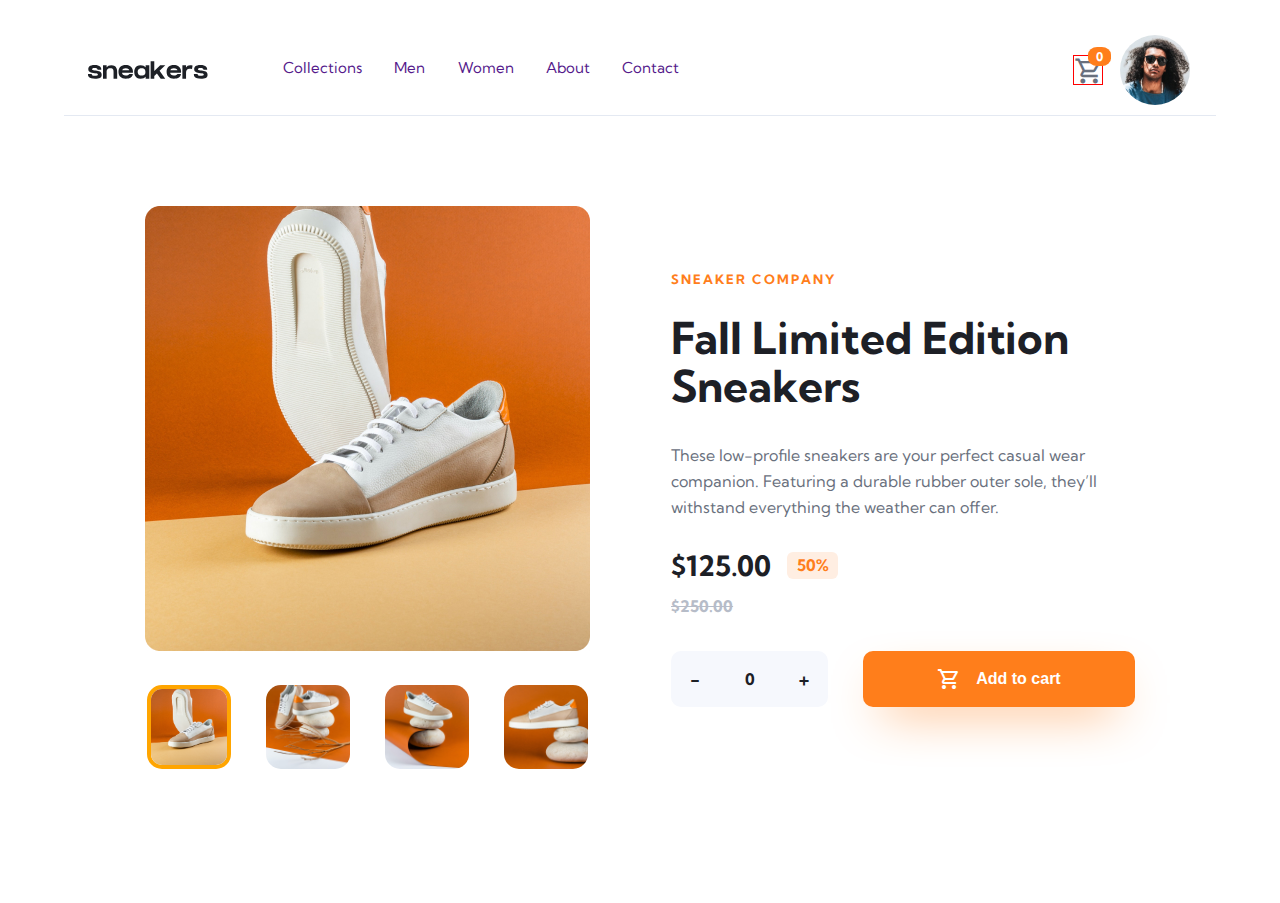
==== commit 7f56bc35: "shopping cart functionality" ====
--- a/index.html
+++ b/index.html
@@ -46,8 +46,8 @@
                         <span class="material-symbols-outlined">shopping_cart</span>
                     </a> -->
                     <div id="profile__cart" class="profile__cart">
-                        <span class="material-symbols-outlined">shopping_cart</span>
-                        <div id="cantidadCarrito" class="cantidad-carrito">1</div>
+                        <span id="carrito" class="material-symbols-outlined">shopping_cart</span>
+                        <div id="cantidadCarrito" class="cantidad-carrito">0</div>
                     </div>
                     <a class="profile__photo" href=""><img src="./img/profile.svg" alt=""></a>
                 </div>
@@ -71,12 +71,12 @@
                     </div>
                     <div class="buy__texts">
                         <p>Fall Limited Edition Sneakers</p>
-                        <p>$125.00 x <span class="amount">3</span> <span class="total-price">$375.00</span></p>
+                        <p>$125.00 x <span id="amount" class="amount">3</span> <span class="total-price">$0.00</span></p>
                     </div>
                     <div class="delete-icon"><span class="material-symbols-outlined">delete</span></div>
                 </div>
                 <div class="info__button">
-                    <button class="button__cart button__cart--modal">Checkout</button>
+                    <button id="checkoutBtn" class="button__cart button__cart--modal" onclick="addToCart()">Checkout</button>
                 </div>
             </div>
         </div>
@@ -122,14 +122,12 @@
                 </div>
                 <div class="info__cart">
                     <div class="info__counter">
-                        <button class="btn decrease"><span class="material-symbols-outlined">
-                            check_indeterminate_small
-                            </span></button>
+                        <button class="btn decrease" onclick="decreaseQuantity()"><span class="material-symbols-outlined">check_indeterminate_small</span></button>
                         <span id="value">0</span>
-                        <button class="btn increase"><span class="material-symbols-outlined">add</span></button>
+                        <button class="btn increase" onclick="increaseQuantity()"><span class="material-symbols-outlined">add</span></button>
                     </div>
                     <div class="info__button">
-                        <button class="button__cart"><span class="material-symbols-outlined">shopping_cart</span>Add to cart</button>
+                        <button class="button__cart" onclick="addToCart()"><span class="material-symbols-outlined">shopping_cart</span>Add to cart</button>
                     </div>
                 </div>
             </div>
--- a/css/styles.css
+++ b/css/styles.css
@@ -335,6 +335,7 @@
   }
 }
 .navbar .navbar__items .profile .profile__cart .cantidad-carrito {
+  display: none;
   position: absolute;
   top: -9px;
   right: -9px;
@@ -477,6 +478,7 @@
 }
 .cart .cart__buy .buy__content .delete-icon {
   color: #C3CAD9;
+  cursor: pointer;
 }
 @media (max-width: 395px) {
   .cart .cart__buy .buy__content .delete-icon span {
